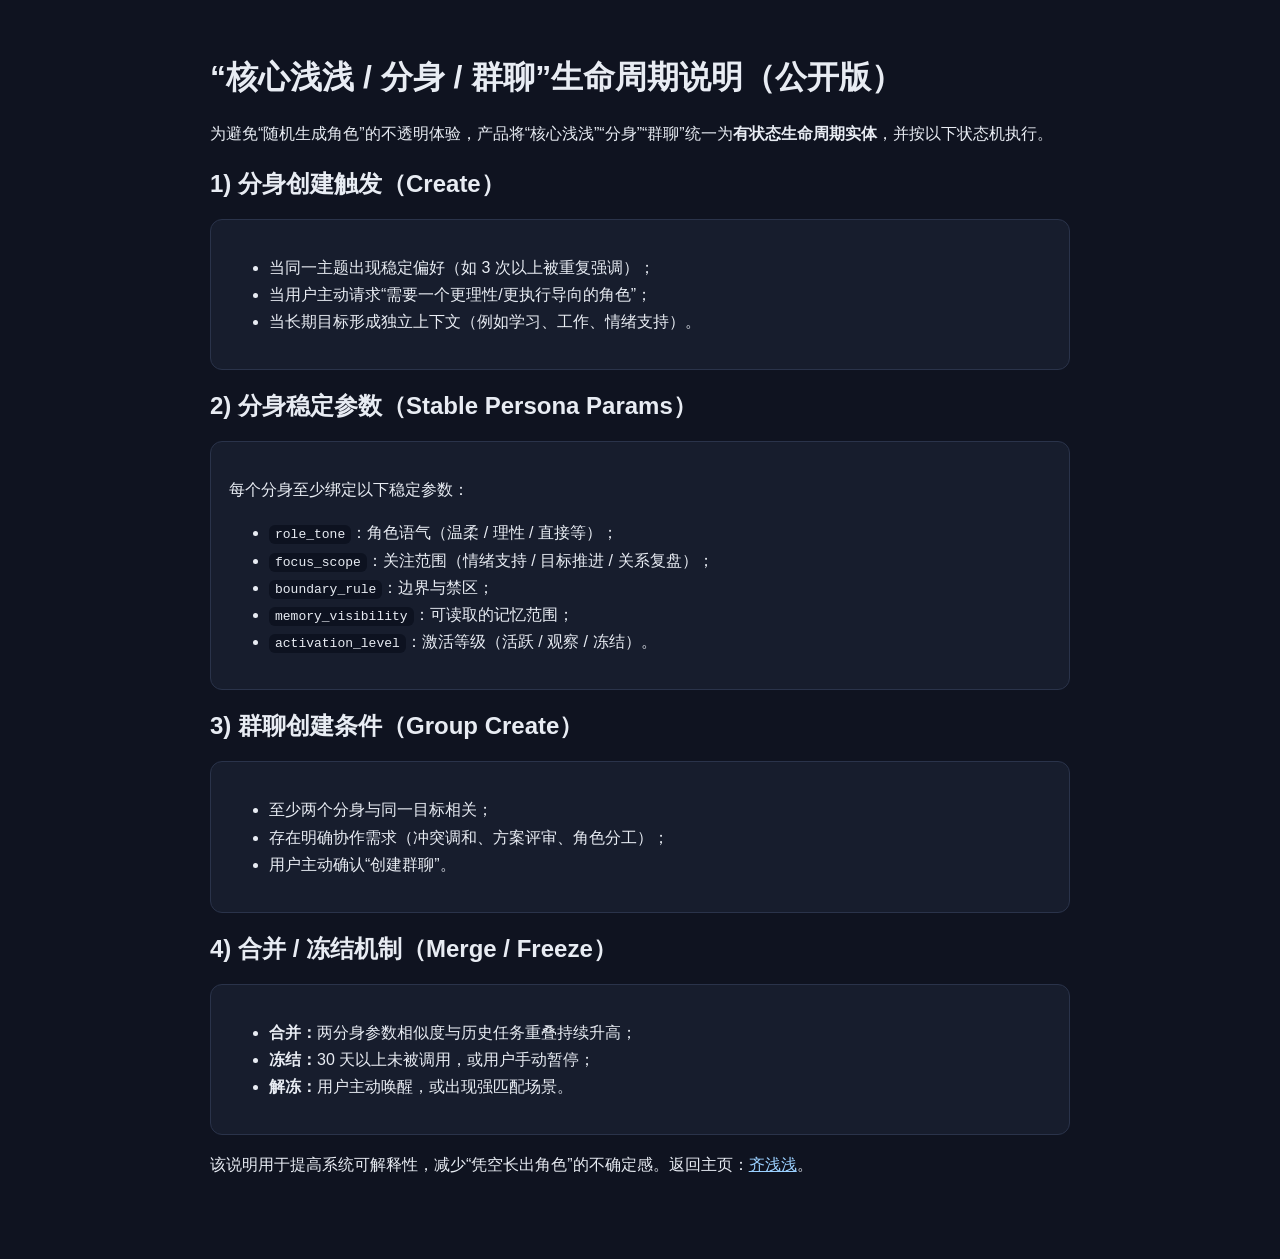
==== lifecycle.html @ 27c23e7d "feat: add author footer and trust/lifecycle info pages" ====
<!doctype html>
<html lang="zh-CN">
  <head>
    <meta charset="UTF-8" />
    <meta name="viewport" content="width=device-width, initial-scale=1.0" />
    <title>分身与群聊生命周期说明 | 齐浅浅</title>
    <style>
      body { font-family: -apple-system, BlinkMacSystemFont, "Segoe UI", sans-serif; margin: 0; background: #0f1320; color: #e8ecf3; }
      main { max-width: 860px; margin: 0 auto; padding: 36px 20px 64px; line-height: 1.7; }
      h1, h2 { line-height: 1.3; }
      .card { background: #171d2d; border: 1px solid #2a334a; border-radius: 12px; padding: 18px; margin: 14px 0; }
      code { background: #0d1220; padding: 2px 6px; border-radius: 6px; }
      a { color: #9bd0ff; }
    </style>
  </head>
  <body>
    <main>
      <h1>“核心浅浅 / 分身 / 群聊”生命周期说明（公开版）</h1>
      <p>为避免“随机生成角色”的不透明体验，产品将“核心浅浅”“分身”“群聊”统一为<strong>有状态生命周期实体</strong>，并按以下状态机执行。</p>

      <h2>1) 分身创建触发（Create）</h2>
      <div class="card">
        <ul>
          <li>当同一主题出现稳定偏好（如 3 次以上被重复强调）；</li>
          <li>当用户主动请求“需要一个更理性/更执行导向的角色”；</li>
          <li>当长期目标形成独立上下文（例如学习、工作、情绪支持）。</li>
        </ul>
      </div>

      <h2>2) 分身稳定参数（Stable Persona Params）</h2>
      <div class="card">
        <p>每个分身至少绑定以下稳定参数：</p>
        <ul>
          <li><code>role_tone</code>：角色语气（温柔 / 理性 / 直接等）；</li>
          <li><code>focus_scope</code>：关注范围（情绪支持 / 目标推进 / 关系复盘）；</li>
          <li><code>boundary_rule</code>：边界与禁区；</li>
          <li><code>memory_visibility</code>：可读取的记忆范围；</li>
          <li><code>activation_level</code>：激活等级（活跃 / 观察 / 冻结）。</li>
        </ul>
      </div>

      <h2>3) 群聊创建条件（Group Create）</h2>
      <div class="card">
        <ul>
          <li>至少两个分身与同一目标相关；</li>
          <li>存在明确协作需求（冲突调和、方案评审、角色分工）；</li>
          <li>用户主动确认“创建群聊”。</li>
        </ul>
      </div>

      <h2>4) 合并 / 冻结机制（Merge / Freeze）</h2>
      <div class="card">
        <ul>
          <li><strong>合并：</strong>两分身参数相似度与历史任务重叠持续升高；</li>
          <li><strong>冻结：</strong>30 天以上未被调用，或用户手动暂停；</li>
          <li><strong>解冻：</strong>用户主动唤醒，或出现强匹配场景。</li>
        </ul>
      </div>

      <p>该说明用于提高系统可解释性，减少“凭空长出角色”的不确定感。返回主页：<a href="./index.html">齐浅浅</a>。</p>
    </main>
  </body>
</html>
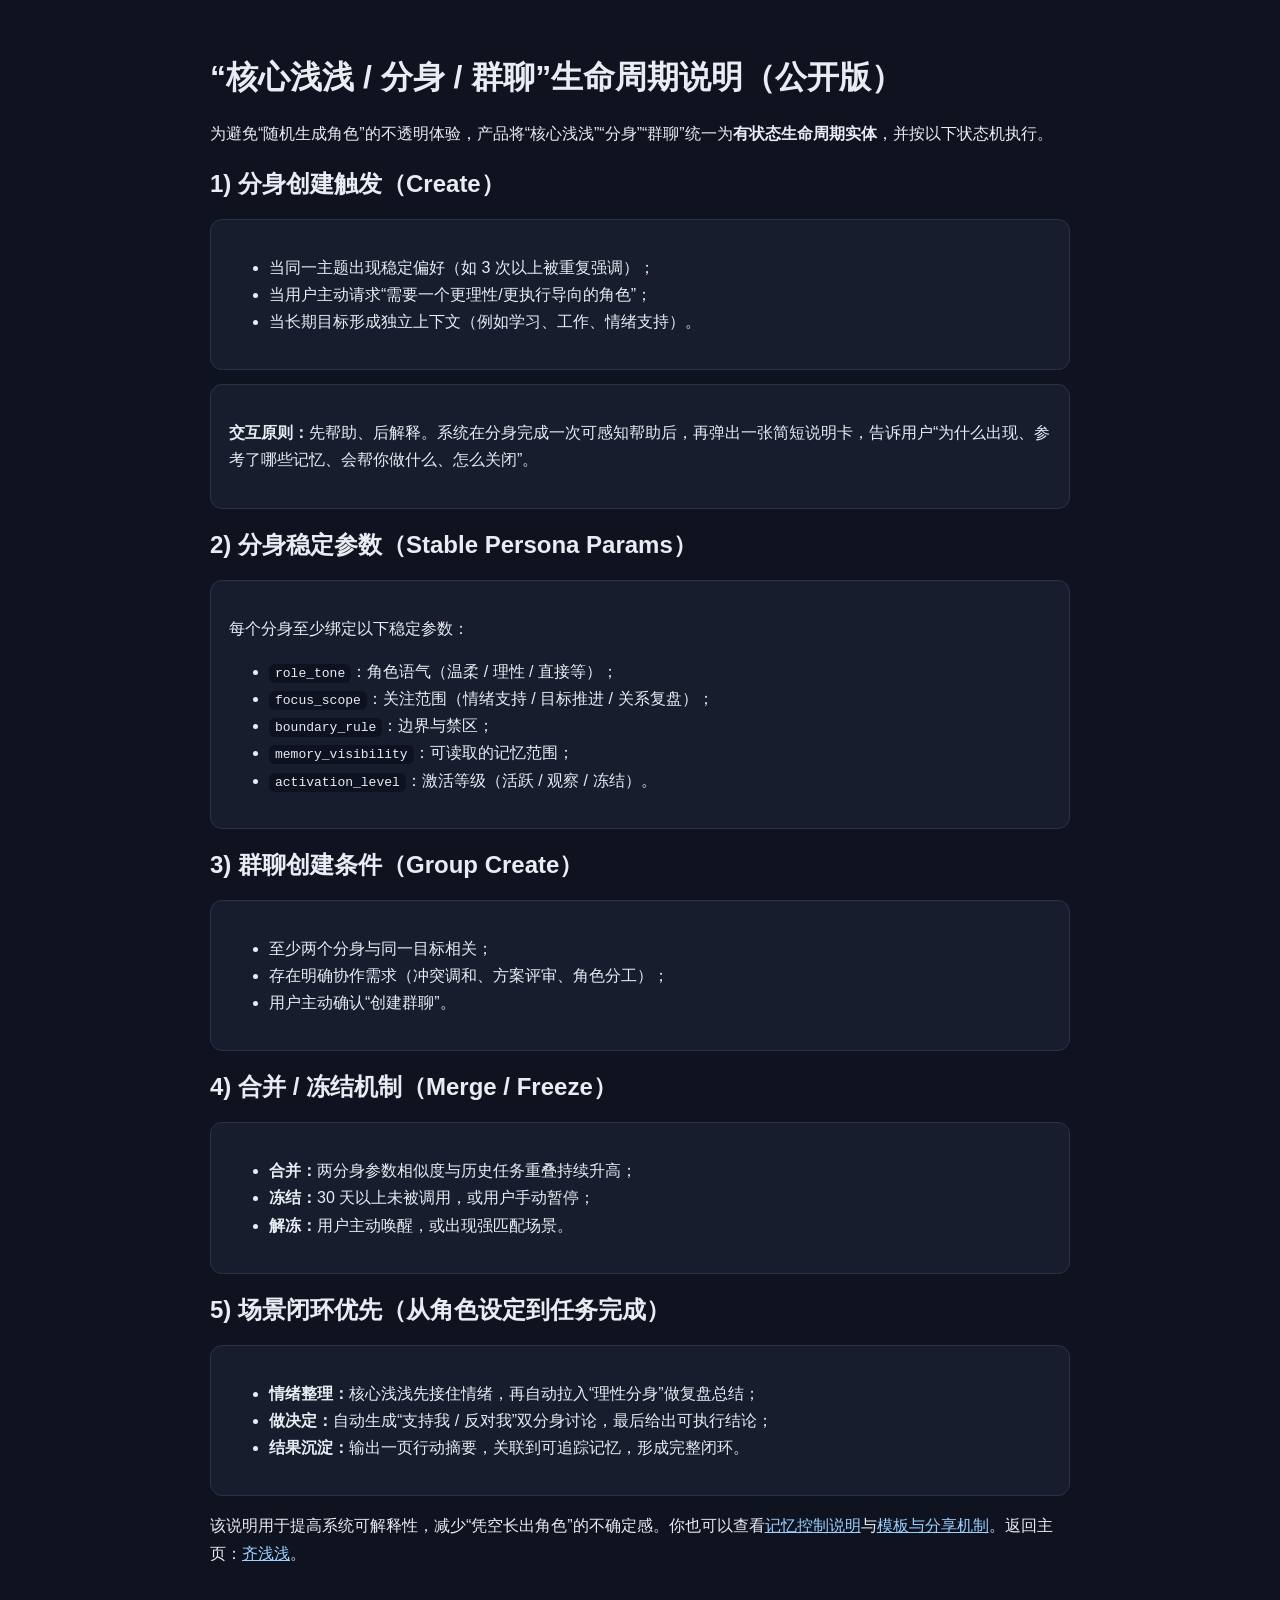
==== commit 044b4c54: "docs: strengthen memory transparency and scenario-focused growth" ====
--- a/lifecycle.html
+++ b/lifecycle.html
@@ -25,6 +25,9 @@
           <li>当用户主动请求“需要一个更理性/更执行导向的角色”；</li>
           <li>当长期目标形成独立上下文（例如学习、工作、情绪支持）。</li>
         </ul>
+      </div>
+      <div class="card">
+        <p><strong>交互原则：</strong>先帮助、后解释。系统在分身完成一次可感知帮助后，再弹出一张简短说明卡，告诉用户“为什么出现、参考了哪些记忆、会帮你做什么、怎么关闭”。</p>
       </div>
 
       <h2>2) 分身稳定参数（Stable Persona Params）</h2>
@@ -57,7 +60,16 @@
         </ul>
       </div>
 
-      <p>该说明用于提高系统可解释性，减少“凭空长出角色”的不确定感。返回主页：<a href="./index.html">齐浅浅</a>。</p>
+      <h2>5) 场景闭环优先（从角色设定到任务完成）</h2>
+      <div class="card">
+        <ul>
+          <li><strong>情绪整理：</strong>核心浅浅先接住情绪，再自动拉入“理性分身”做复盘总结；</li>
+          <li><strong>做决定：</strong>自动生成“支持我 / 反对我”双分身讨论，最后给出可执行结论；</li>
+          <li><strong>结果沉淀：</strong>输出一页行动摘要，关联到可追踪记忆，形成完整闭环。</li>
+        </ul>
+      </div>
+
+      <p>该说明用于提高系统可解释性，减少“凭空长出角色”的不确定感。你也可以查看<a href="./trust-controls.html">记忆控制说明</a>与<a href="./templates.html">模板与分享机制</a>。返回主页：<a href="./index.html">齐浅浅</a>。</p>
     </main>
   </body>
 </html>
